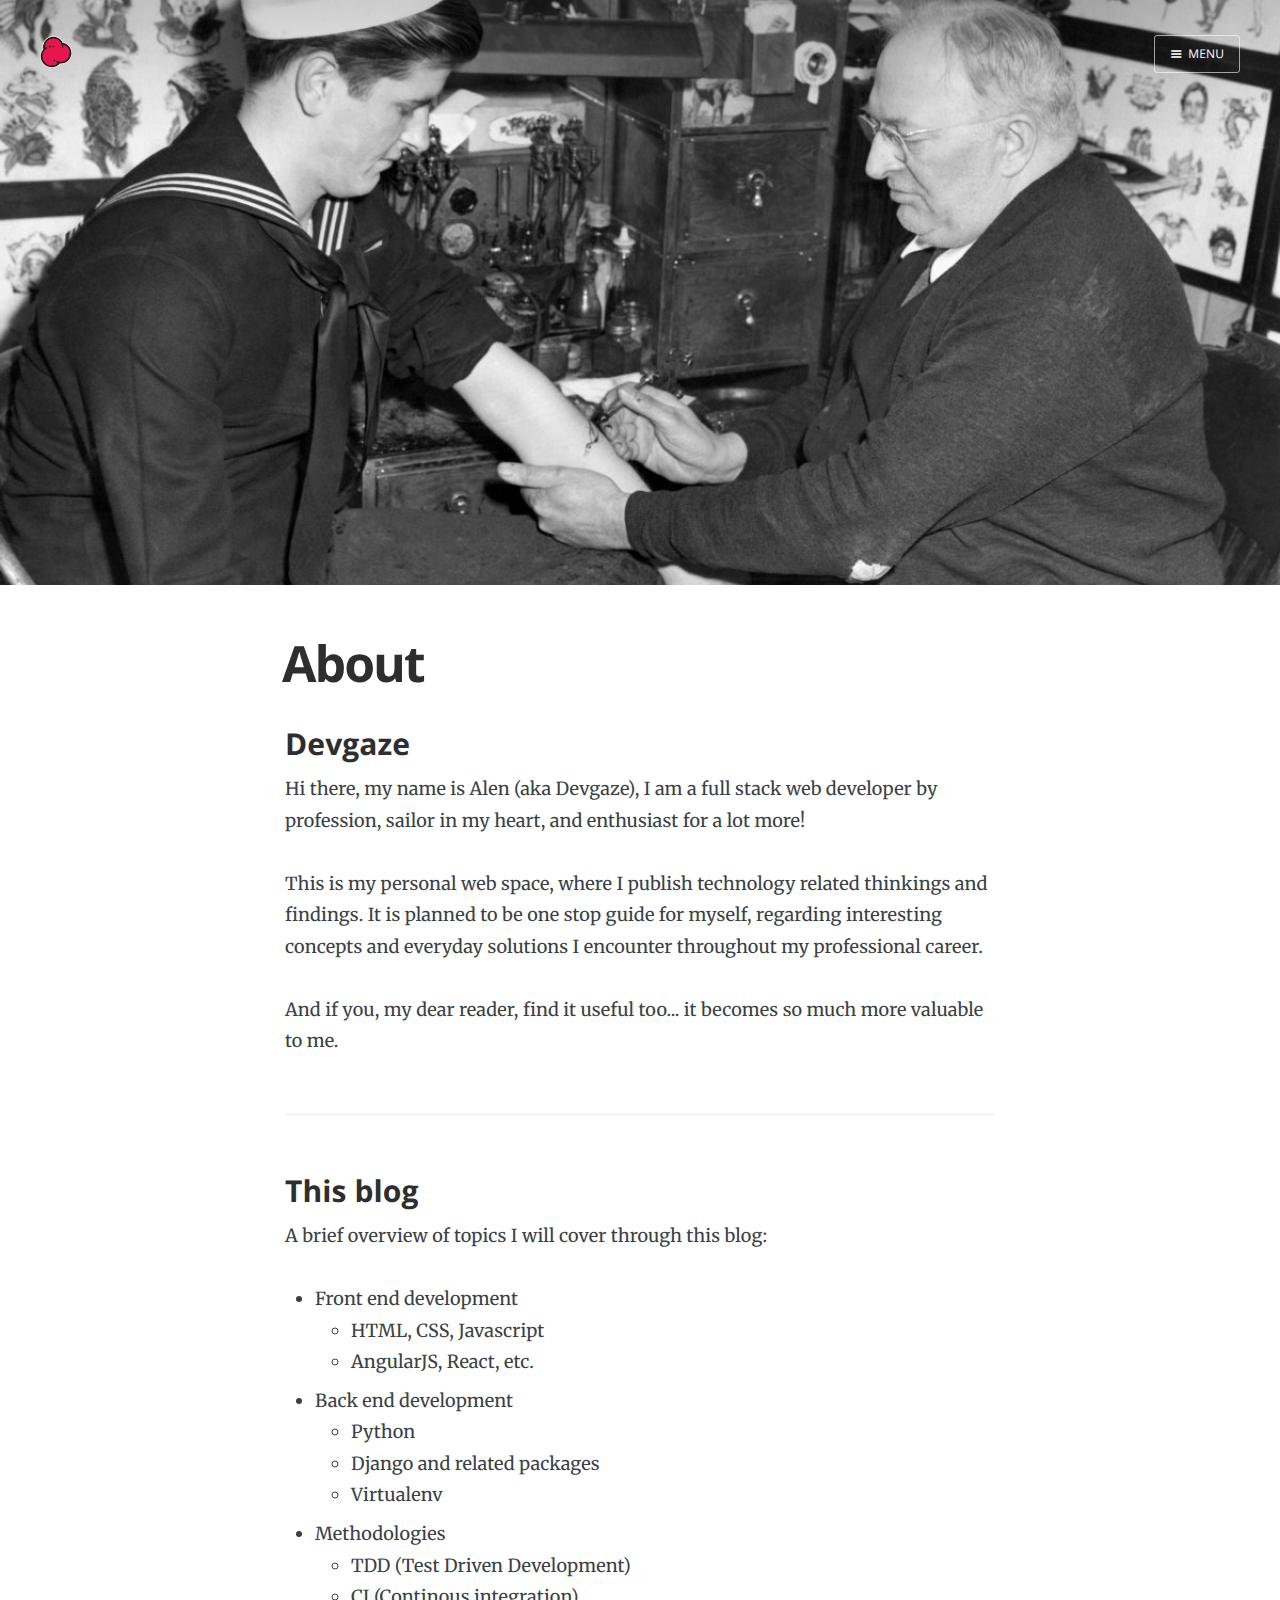
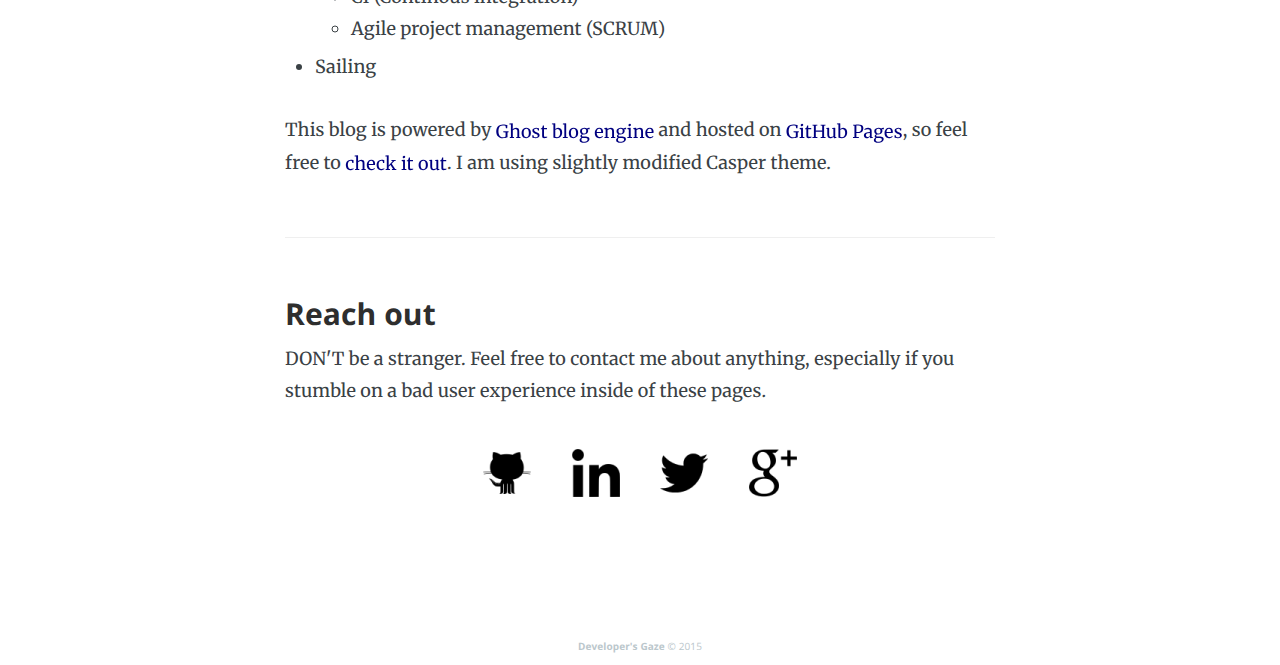
==== about/index.html @ 708aa0df "Blog update at 2015-09-05 20:46:21" ====
<head>
    <meta charset="utf-8">
    <meta http-equiv="X-UA-Compatible" content="IE=edge">

    <title>About Devgaze Logbook</title>
    <meta name="description" content="I am a full stack web developer by profession, sailor in my heart, and enthusiast for a lot more!">

    <meta name="HandheldFriendly" content="True">
    <meta name="viewport" content="width=device-width, initial-scale=1.0">

    <link rel="shortcut icon" href="../favicon.ico">

    <link rel="stylesheet" type="text/css" href="../assets/css/screen.css?v=ca5351c136">
    <link rel="stylesheet" type="text/css" href="http://fonts.googleapis.com/css?family=Merriweather:300,700,700italic,300italic%7COpen+Sans:700,400">
    
    <link rel="canonical" href="index.html">
    <meta name="generator" content="Ghost 0.6">
    <link rel="alternate" type="application/rss+xml" title="Developer's Gaze" href="../rss/index.html">
</head>
<body class="post-template page-template page nav-closed">

    <div class="nav">
    <h3 class="nav-title">Menu</h3>
    <a href="index.html#" class="nav-close">
        <span class="hidden">Close</span>
    </a>
    <ul>
            <li class="nav-blog" role="presentation"><a href="../">Blog</a></li>
            <li class="nav-about nav-current" role="presentation"><a href="index.html">About</a></li>
            <li class="nav-contact" role="presentation"><a href="../contact-me/">Contact</a></li>
    </ul>
    <a class="subscribe-button icon-feed" href="../rss/index.rss">Subscribe</a>
</div>
<span class="nav-cover"></span>


    <div class="site-wrapper">

        


<header class="main-header post-head " style="background-image: url(../content/images/2015/09/sailor-tattoo.jpg)">
    <nav class="main-nav overlay clearfix">
        <a class="blog-logo" href="../"><img src="../content/images/2015/09/only-sign.png" alt="Developer's Gaze"></a>
            <a class="menu-button icon-menu" href="index.html#"><span class="word">Menu</span></a>
    </nav>
</header>

<main class="content" role="main">
    <article class="post page">

        <header class="post-header">
            <h1 class="post-title">About</h1>
        </header>

        <section class="post-content">
            <h3 id="devgaze">Devgaze</h3>

<p>Hi there, my name is Alen (aka Devgaze), I am a full stack web developer by profession, sailor in my heart, and enthusiast for a lot more! </p>

<p>This is my personal web space, where I publish technology related thinkings and findings. It is planned to be one stop guide for myself, regarding interesting concepts and everyday solutions I encounter throughout my professional career.</p>

<p>And if you, my dear reader, find it useful too... it becomes so much more valuable to me.</p>

<hr>

<h3 id="thisblog">This blog</h3>

<p>A brief overview of topics I will cover through this blog:</p>

<ul>
<li>Front end development
<ul><li>HTML, CSS, Javascript</li>
<li>AngularJS, React, etc.</li></ul></li>
<li>Back end development
<ul><li>Python</li>
<li>Django and related packages</li>
<li>Virtualenv</li></ul></li>
<li>Methodologies
<ul><li>TDD (Test Driven Development)</li>
<li>CI (Continous integration)</li>
<li>Agile project management (SCRUM)</li></ul></li>
<li>Sailing</li>
</ul>

<p>This blog is powered by <a href="https://ghost.org/">Ghost blog engine</a> and hosted on <a href="https://pages.github.com/">GitHub Pages</a>, so feel free to <a href="https://github.com/Devgaze/devgaze.github.io">check it out</a>. I am using slightly modified Casper theme.</p>

<hr>

<h3 id="reachout">Reach out</h3>

<p>DON'T be a stranger. Feel free to contact me about anything, especially if you stumble on a bad user experience inside of these pages.</p>

<div class="socialinline">  
<p><a href="https://github.com/Devgaze" title="Follow me on GitHub"><img src="../content/images/2015/09/github-48.png" alt="Follow me on GitHub" title="Follow me on GitHub"></a></p>  
<p><a href="https://ca.linkedin.com/in/alennovakovic" title="Connect with me on LinkedIn"><img src="../content/images/2015/09/linkedin-48.png" alt="Connect with me on LinkedIn" title="Connect with me on LinkedIn"></a></p>  
<p><a href="https://twitter.com/Devgaze" title="Follow me on Twitter"><img src="../content/images/2015/09/twitter-48.png" alt="Follow me on Twitter" title="Follow me on Twitter"></a></p>  
<p><a href="https://plus.google.com/+AlenNovakovic/posts" title="Let's connect on Google+"><img src="../content/images/2015/09/google-plus-48.png" alt="Let's connect on Google+" title="Let's connect on Google+"></a></p>  
</div>
        </section>

    </article>
</main>


        <footer class="site-footer clearfix">
            <section class="copyright"><a href="../">Developer's Gaze</a> © 2015</section>
            <!-- <section class="poweredby">Proudly published with <a href="https://ghost.org">Ghost</a></section> -->
        </footer>

    </div>

    <script src="../public/jquery.js?v=ca5351c136"></script>

    <script type="text/javascript" src="../assets/js/jquery.fitvids.js?v=ca5351c136"></script>
    <script type="text/javascript" src="../assets/js/index.js?v=ca5351c136"></script>
    <script src="https://google-code-prettify.googlecode.com/svn/loader/run_prettify.js">&lt;/script>
    <script type="text/javascript">
        /* * * CONFIGURATION VARIABLES: EDIT BEFORE PASTING INTO YOUR WEBPAGE * * */
        var disqus_shortname = 'Devgaze'; // Required - Replace '<example>' with your forum shortname

        /* * * DON'T EDIT BELOW THIS LINE * * */
        (function() {
            var dsq = document.createElement('script'); dsq.type = 'text/javascript'; dsq.async = true;
            dsq.src = '//' + disqus_shortname + '.disqus.com/embed.js';
            (document.getElementsByTagName('head')[0] || document.getElementsByTagName('body')[0]).appendChild(dsq);
        })();
    </script>
    <noscript>Please enable JavaScript to view the <a href="https://disqus.com/?ref_noscript">comments powered by Disqus.</a></noscript>
</body>
---- assets/css/screen.css ----
/* ==========================================================================
   Table of Contents
   ========================================================================== */

/*

    0.  Normalize
    1.  Icons
    2.  General
    3.  Utilities
    4.  General
    5.  Single Post
    6.  Tag Archive
    7.  Read Next
    8.  Third Party Elements
    9.  Pagination
    10.  Footer
    11. Media Queries (Tablet)
    12. Media Queries (Mobile)
    13. Animations

*/

/* ==========================================================================
   0. Normalize.css v2.1.3 | MIT License | git.io/normalize | (minified)
   ========================================================================== */

article, aside, details,
figcaption, figure,
footer, header, hgroup,
main, nav, section,
summary { display: block; }
audio, canvas, video { display: inline-block; }
audio:not([controls]) { display: none; height: 0; }
[hidden], template { display: none; }
html {
   font-family: sans-serif;
   -ms-text-size-adjust: 100%;
   -webkit-text-size-adjust: 100%;
}
body { margin: 0; }
a { background: transparent; }
a:focus { outline: thin dotted; }
a:active, a:hover { outline: 0; }
h1 { font-size: 2em; margin: 0.67em 0; }
abbr[title] { border-bottom: 1px dotted; }
b, strong { font-weight: 700; }
dfn { font-style: italic; }
hr {
   -moz-box-sizing: content-box;
   box-sizing: content-box;
   height: 0;
}
mark { background: #FF0; color: #000; }
code, kbd, pre,
samp { font-family: monospace, serif; font-size: 1em; }
pre { white-space: pre-wrap; }
q { quotes: "\201C" "\201D" "\2018" "\2019"; }
small { font-size: 80%; }
sub, sup {
   font-size: 75%;
   line-height: 0;
   position: relative;
   vertical-align: baseline;
}
sup { top: -0.5em; }
sub { bottom: -0.25em; }
img { border: 0; }
svg:not(:root) { overflow: hidden; }
figure { margin: 0; }
fieldset {
   border: 1px solid #c0c0c0;
   margin: 0 2px;
   padding: 0.35em 0.625em 0.75em;
}
legend { border: 0; padding: 0; }
button, input, select,
textarea { font-family: inherit; font-size: 100%; margin: 0; }
button, input { line-height: normal; }
button, select { text-transform: none; }
button, html input[type="button"],
input[type="reset"], input[type="submit"] {
   -webkit-appearance: button;
   cursor: pointer;
}
button[disabled], html input[disabled] { cursor: default; }
input[type="checkbox"],
input[type="radio"] { box-sizing: border-box; padding: 0; }
input[type="search"] {
   -webkit-appearance: textfield;
   -moz-box-sizing: content-box;
   -webkit-box-sizing: content-box;
   box-sizing: content-box;
}
input[type="search"]::-webkit-search-cancel-button,
input[type="search"]::-webkit-search-decoration { -webkit-appearance: none; }
button::-moz-focus-inner,
input::-moz-focus-inner { border: 0; padding: 0; }
textarea { overflow: auto; vertical-align: top; }
table { border-collapse: collapse; border-spacing: 0; }


/* ==========================================================================
   1. Icons - Sets up the icon font and respective classes
   ========================================================================== */

/* Import the font file with the icons in it */
@font-face {
    font-family: "casper-icons";
    src:url("../fonts/casper-icons.eot?v=1");
    src:url("../fonts/casper-icons.eot?v=1") format("embedded-opentype"),
        url("../fonts/casper-icons.woff?v=1") format("woff"),
        url("../fonts/casper-icons.ttf?v=1") format("truetype"),
        url("../fonts/casper-icons.svg?v=1") format("svg");
    font-weight: normal;
    font-style: normal;
}

/* Apply these base styles to all icons */
[class^="icon-"]:before, [class*=" icon-"]:before {
    font-family: "casper-icons", "Open Sans", sans-serif;
    speak: none;
    font-style: normal;
    font-weight: normal;
    font-variant: normal;
    text-transform: none;
    line-height: 1;
    text-decoration: none !important;
    -webkit-font-smoothing: antialiased;
    -moz-osx-font-smoothing: grayscale;
}

/* Each icon is created by inserting the correct character into the
   content of the :before pseudo element. Like a boss. */
.icon-ghost:before {
    content: "\f600";
}
.icon-feed:before {
    content: "\f601";
}
.icon-twitter:before {
    content: "\f602";
    font-size: 1.1em;
}
.icon-google-plus:before {
    content: "\f603";
}
.icon-facebook:before {
    content: "\f604";
}
.icon-arrow-left:before {
    content: "\f605";
}
.icon-stats:before {
    content: "\f606";
}
.icon-location:before {
    content: "\f607";
    margin-left: -3px; /* Tracking fix */
}
.icon-link:before {
    content: "\f608";
}
.icon-menu:before {
    content: "\f609";
}
/*
    IMPORTANT: When making any changes to the icon font, be sure to increment
    the version number by 1 in the @font-face rule. `?v=1` becomes `?v=2`
    This forces browsers to download the new font file.
*/

/* APPENDIX by Devgaze */
.socialinline
{
    text-align: center;
}
    .socialinline p
    {
        display: inline-block;
        margin: 0 1em;
    }
/* ==========================================================================
   2. General - Setting up some base styles
   ========================================================================== */

html {
    height: 100%;
    max-height: 100%;
    font-size: 62.5%;
    -webkit-tap-highlight-color: rgba(0, 0, 0, 0);
}

body {
    height: 100%;
    max-height: 100%;
    font-family: "Merriweather", serif;
    letter-spacing: 0.01rem;
    font-size: 1.8rem;
    line-height: 1.75em;
    color: #3A4145;
    -webkit-font-feature-settings: 'kern' 1;
    -moz-font-feature-settings: 'kern' 1;
    -o-font-feature-settings: 'kern' 1;
    text-rendering: geometricPrecision;
}

::-moz-selection {
    background: #D6EDFF;
}

::selection {
    background: #D6EDFF;
}

h1, h2, h3,
h4, h5, h6 {
    -webkit-font-feature-settings: 'dlig' 1, 'liga' 1, 'lnum' 1, 'kern' 1;
    -moz-font-feature-settings: 'dlig' 1, 'liga' 1, 'lnum' 1, 'kern' 1;
    -o-font-feature-settings: 'dlig' 1, 'liga' 1, 'lnum' 1, 'kern' 1;
    color: #2E2E2E;
    line-height: 1.15em;
    margin: 0 0 0.4em 0;
    font-family: "Open Sans", sans-serif;
    text-rendering: geometricPrecision;
}

h1 {
    font-size: 5rem;
    letter-spacing: -2px;
    text-indent: -3px;
}

h2 {
    font-size: 3.6rem;
    letter-spacing: -1px;
}

h3 {
    font-size: 3rem;
}

h4 {
    font-size: 2.5rem;
}

h5 {
    font-size: 2rem;
}

h6 {
    font-size: 2rem;
}

a {
    color: #4A4A4A;
    transition: color 0.3s ease;
}

a:hover {
    color: #111;
}

p, ul, ol, dl {
    -webkit-font-feature-settings: 'liga' 1, 'onum' 1, 'kern' 1;
    -moz-font-feature-settings: 'liga' 1, 'onum' 1, 'kern' 1;
    -o-font-feature-settings: 'liga' 1, 'onum' 1, 'kern' 1;
    margin: 0 0 1.75em 0;
    text-rendering: geometricPrecision;
}

ol, ul {
    padding-left: 3rem;
}

ol ol, ul ul,
ul ol, ol ul {
    margin: 0 0 0.4em 0;
    padding-left: 2em;
}

dl dt {
    float: left;
    width: 180px;
    overflow: hidden;
    clear: left;
    text-align: right;
    text-overflow: ellipsis;
    white-space: nowrap;
    font-weight: 700;
    margin-bottom: 1em;
}

dl dd {
    margin-left: 200px;
    margin-bottom: 1em
}

li {
    margin: 0.4em 0;
}

li li {
    margin: 0;
}

hr {
    display: block;
    height: 1px;
    border: 0;
    border-top: #EFEFEF 1px solid;
    margin: 3.2em 0;
    padding: 0;
}

blockquote {
    -moz-box-sizing: border-box;
    box-sizing: border-box;
    margin: 1.75em 0 1.75em -2.2em;
    padding: 0 0 0 1.75em;
    border-left: #4A4A4A 0.4em solid;
}

blockquote p {
    margin: 0.8em 0;
    font-style: italic;
}

blockquote small {
    display: inline-block;
    margin: 0.8em 0 0.8em 1.5em;
    font-size: 0.9em;
    color: #CCC;
}

blockquote small:before { content: "\2014 \00A0"; }

blockquote cite {
    font-weight: 700;
}

blockquote cite a { font-weight: normal; }

mark {
    background-color: #fdffb6;
}

code, tt {
    padding: 1px 3px;
    font-family: Inconsolata, monospace, sans-serif;
    font-size: 0.85em;
    white-space: pre-wrap;
    border: #E3EDF3 1px solid;
    background: #F7FAFB;
    border-radius: 2px;
}

pre {
    -moz-box-sizing: border-box;
    box-sizing: border-box;
    margin: 0 0 1.75em 0;
    border: #E3EDF3 1px solid;
    width: 100%;
    padding: 10px;
    font-family: Inconsolata, monospace, sans-serif;
    font-size: 0.9em;
    white-space: pre;
    overflow: auto;
    background: #F7FAFB;
    border-radius: 3px;
}

pre code, pre tt {
    font-size: inherit;
    white-space: pre-wrap;
    background: transparent;
    border: none;
    padding: 0;
}

kbd {
    display: inline-block;
    margin-bottom: 0.4em;
    padding: 1px 8px;
    border: #CCC 1px solid;
    color: #666;
    text-shadow: #FFF 0 1px 0;
    font-size: 0.9em;
    font-weight: 700;
    background: #F4F4F4;
    border-radius: 4px;
    box-shadow:
        0 1px 0 rgba(0, 0, 0, 0.2),
        0 1px 0 0 #fff inset;
}

table {
    -moz-box-sizing: border-box;
    box-sizing: border-box;
    margin: 1.75em 0;
    width: 100%;
    max-width: 100%;
    background-color: transparent;
}

table th,
table td {
    padding: 8px;
    line-height: 20px;
    text-align: left;
    vertical-align: top;
    border-top: #EFEFEF 1px solid;
}

table th { color: #000; }

table caption + thead tr:first-child th,
table caption + thead tr:first-child td,
table colgroup + thead tr:first-child th,
table colgroup + thead tr:first-child td,
table thead:first-child tr:first-child th,
table thead:first-child tr:first-child td {
    border-top: 0;
}

table tbody + tbody { border-top: #EFEFEF 2px solid; }

table table table { background-color: #FFF; }

table tbody > tr:nth-child(odd) > td,
table tbody > tr:nth-child(odd) > th {
    background-color: #F6F6F6;
}

table.plain tbody > tr:nth-child(odd) > td,
table.plain tbody > tr:nth-child(odd) > th {
   background: transparent;
}

iframe, .fluid-width-video-wrapper {
    display: block;
    margin: 1.75em 0;
}

/* When a video is inside the fitvids wrapper, drop the
margin on the iframe, cause it breaks stuff. */
.fluid-width-video-wrapper iframe {
    margin: 0;
}


/* ==========================================================================
   3. Utilities - These things get used a lot
   ========================================================================== */

/* Clears shit */
.clearfix:before,
.clearfix:after {
    content: " ";
    display: table;
}
.clearfix:after { clear: both; }
.clearfix { zoom: 1; }

/* Hides shit */
.hidden {
    text-indent: -9999px;
    visibility: hidden;
    display: none;
}

/* Creates a responsive wrapper that makes our content scale nicely */
.inner {
    position: relative;
    width: 80%;
    max-width: 710px;
    margin: 0 auto;
}

/* Centres vertically yo. (IE8+) */
.vertical {
    display: table-cell;
    vertical-align: middle;
}

/* Wraps the main content & footer */
.site-wrapper {
    position: relative;
    z-index: 10;
    min-height: 100%;
    background: #fff;
    -webkit-transition: -webkit-transform 0.5s ease;
            transition: transform 0.5s ease;
}

body.nav-opened .site-wrapper {
    overflow-x: hidden;
    -webkit-transform: translate3D(-240px, 0, 0);
        -ms-transform: translate3D(-240px, 0, 0);
            transform: translate3D(-240px, 0, 0);
    -webkit-transition: -webkit-transform 0.3s ease;
            transition: transform 0.3s ease;
}


/* ==========================================================================
   4. General - The main styles for the the theme
   ========================================================================== */

/* Big cover image on the home page */
.main-header {
    position: relative;
    display: table;
    width: 100%;
    height: 100vh;
    margin-bottom: 5rem;
    text-align: center;
    background: #222 no-repeat center center;
    background-size: cover;
    overflow: hidden;
}

.main-header .inner {
    width: 80%;
}

.main-nav {
    position: relative;
    padding: 35px 40px;
    margin: 0 0 30px 0;
}

.main-nav a {
    text-decoration: none;
    font-family: 'Open Sans', sans-serif;
}

/* Navigation */
body.nav-opened .nav-cover {
    position: fixed;
    top: 0;
    left: 0;
    right: 240px;
    bottom: 0;
    z-index: 200;
}

.nav {
    position: fixed;
    top: 0;
    right: 0;
    bottom: 0;
    z-index: 5;
    width: 240px;
    opacity: 0;
    background: #111;
    margin-bottom: 0;
    text-align: left;
    overflow-y: auto;
    -webkit-transition: -webkit-transform 0.5s ease,
                        opacity 0.3s ease 0.7s;
            transition: transform 0.5s ease,
                        opacity 0.3s ease 0.7s;
}

body.nav-closed .nav {
    -webkit-transform: translate3D(97px, 0, 0);
        -ms-transform: translate3D(97px, 0, 0);
            transform: translate3D(97px, 0, 0);
}

body.nav-opened .nav {
    opacity: 1;
    -webkit-transition: -webkit-transform 0.3s ease,
                        opacity 0s ease 0s;
            transition: transform 0.3s ease,
                        opacity 0s ease 0s;
    -webkit-transform: translate3D(0, 0, 0);
        -ms-transform: translate3D(0, 0, 0);
            transform: translate3D(0, 0, 0);
}

.nav-title {
    position: absolute;
    top: 45px;
    left: 30px;
    font-size: 16px;
    font-weight: 100;
    text-transform: uppercase;
    color: #fff;
}

.nav-close {
    position: absolute;
    top: 38px;
    right: 25px;
    width: 20px;
    height: 20px;
    padding: 0;
    font-size: 10px;
}

.nav-close:focus {
    outline: 0;
}

.nav-close:before,
.nav-close:after {
    content: '';
    position: absolute;
    top: 0;
    width: 20px;
    height: 1px;
    background: rgb(150,150,150);
    top: 15px;
    -webkit-transition: background 0.15s ease;
            transition: background 0.15s ease;
}

.nav-close:before {
    -webkit-transform: rotate(45deg);
        -ms-transform: rotate(45deg);
            transform: rotate(45deg);
}

.nav-close:after {
    -webkit-transform: rotate(-45deg);
        -ms-transform: rotate(-45deg);
            transform: rotate(-45deg);
}

.nav-close:hover:before,
.nav-close:hover:after {
    background: rgb(255,255,255);
}

.nav ul {
    padding: 90px 9% 5%;
    list-style: none;
    counter-reset: item;
}

.nav li:before {
    display: block;
    float: right;
    padding-right: 4%;
    padding-left: 5px;
    text-align: right;
    font-size: 1.2rem;
    vertical-align: bottom;
    color: #B8B8B8;
    content: counter(item, lower-roman);
    counter-increment: item;
}
.nav li {
    margin: 0;
}
.nav li a {
    text-decoration: none;
    line-height: 1.4;
    font-size: 1.4rem;
    display: block;
    padding: 0.6rem 4%;
    overflow: hidden;
    white-space: nowrap;
    text-overflow: ellipsis;
}
.nav li a:after {
    display: inline-block;
    content: " .......................................................";
    color: rgba(255,255,255,0.2);
    margin-left: 5px;
}
.nav .nav-current:before {
    color: #fff;
}
.nav .nav-current a:after {
    content: " ";
    border-bottom: rgba(255,255,255,0.5) 1px solid;
    width: 100%;
    height: 1px;
}

.nav a:link,
.nav a:visited {
    color: #B8B8B8;
}

.nav li.nav-current a,
.nav a:hover,
.nav a:active,
.nav a:focus {
    color: #fff;
}

.subscribe-button {
    -webkit-box-sizing: border-box;
    -moz-box-sizing: border-box;
    box-sizing: border-box;
    display: block;
    position: absolute;
    bottom: 30px;
    left: 30px;
    right: 30px;
    height: 38px;
    padding: 0 20px;
    color: #111 !important; /* Overides `.nav a:link, .nav a:visited` colour */
    text-align: center;
    font-size: 12px;
    font-family: "Open Sans", sans-serif;
    text-transform: uppercase;
    text-decoration: none;
    line-height: 35px;
    border-radius: 3px;
    background: #fff;
    transition: all ease 0.3s;
}
.subscribe-button:before {
    font-size: 9px;
    margin-right: 6px;
}


/* Create a bouncing scroll-down arrow on homepage with cover image */
.scroll-down {
    display: block;
    position: absolute;
    z-index: 100;
    bottom: 45px;
    left: 50%;
    margin-left: -16px;
    width: 34px;
    height: 34px;
    font-size: 34px;
    text-align: center;
    text-decoration: none;
    color: rgba(255,255,255,0.7);
    -webkit-transform: rotate(-90deg);
    -ms-transform: rotate(-90deg);
    transform: rotate(-90deg);
    -webkit-animation: bounce 4s 2s infinite;
    animation: bounce 4s 2s infinite;
}

/* Stop it bouncing and increase contrast when hovered */
.scroll-down:hover {
    color: #fff;
    -webkit-animation: none;
    animation: none;
}

/* Put a semi-opaque radial gradient behind the icon to make it more visible
   on photos which happen to have a light background. */
.home-template .main-header:after {
    display: block;
    content: " ";
    width: 150px;
    height: 130px;
    border-radius: 100%;
    position: absolute;
    bottom: 0;
    left: 50%;
    margin-left: -75px;
    background: radial-gradient(ellipse at center,  rgba(0,0,0,0.15) 0%,rgba(0,0,0,0) 70%,rgba(0,0,0,0) 100%);
}

/* Hide when there's no cover image or on page2+ */
.no-cover .scroll-down,
.no-cover.main-header:after,
.archive-template .scroll-down,
.archive-template .main-header:after {
    display: none
}

/* Appears in the top left corner of your home page */
.blog-logo {
    display: block;
    float: left;
    background: none !important; /* Makes sure there is never a background */
    border: none !important; /* Makes sure there is never a border */
}

.blog-logo img {
    -webkit-box-sizing: border-box;
    -moz-box-sizing: border-box;
    box-sizing: border-box;
    display: block;
    height: 38px;
    padding: 1px 0 5px 0;
    width: auto;
}

.menu-button {
    -webkit-box-sizing: border-box;
    -moz-box-sizing: border-box;
    box-sizing: border-box;
    display: inline-block;
    float: right;
    height: 38px;
    padding: 0 15px;
    border-style: solid;
    border-width: 1px;
    opacity: 1;
    text-align: center;
    font-size: 12px;
    text-transform: uppercase;
    line-height: 35px;
    white-space: nowrap;
    border-radius: 3px;
    transition: all 0.5s ease;
}
.menu-button:before {
    font-size: 12px;
    font-weight: bold;
    margin-right: 6px;
    position: relative;
    top: 1px;
}
.menu-button:hover {
    background: #fff;
}
.menu-button:focus {
    outline: 0;
}

/* When the navigation is closed */
.nav-closed .menu-button {
    color: #fff;
    border-color: rgba(255, 255, 255, 0.6);
}
.nav-closed .menu-button:hover {
    color: #222;
}

/* When the navigation is closed and there is no cover image */
.nav-closed .no-cover .menu-button {
    border-color: #BFC8CD;
    color: #9EABB3;
}
.nav-closed .no-cover .menu-button:hover {
    border-color: #555;
    color: #555;
}

/* When the navigation is opened */
.nav-opened .menu-button {
    padding: 0 12px;
    background: #111;
    border-color: #111;
    color: #fff;
    -webkit-transform: translate3D(94px, 0, 0);
        -ms-transform: translate3D(94px, 0, 0);
            transform: translate3D(94px, 0, 0);
    transition: all 0.3s ease;
}

.nav-opened .menu-button .word {
    opacity: 0;
    transition: all 0.3s ease;
}

/* Special styles when overlaid on an image*/
.main-nav.overlay {
    position: absolute;
    top: 0;
    left: 0;
    right: 0;
    height: 70px;
    border: none;
    background: linear-gradient(to bottom, rgba(0,0,0,0.2) 0%,rgba(0,0,0,0) 100%);
}
.no-cover .main-nav.overlay {
    background: none;
}

/* The details of your blog. Defined in ghost/settings/ */
.page-title {
    margin: 10px 0 10px 0;
    font-size: 5rem;
    letter-spacing: -1px;
    font-weight: 700;
    font-family: "Open Sans", sans-serif;
    color: #fff;
}

.page-description {
    margin: 0;
    font-size: 2rem;
    line-height: 1.5em;
    font-weight: 400;
    font-family: "Merriweather", serif;
    letter-spacing: 0.01rem;
    color: rgba(255,255,255,0.8);
}

.no-cover.main-header {
    min-height: 160px;
    max-height: 40vh;
    background: #f5f8fa;
}

.no-cover .page-title {
    color: rgba(0,0,0,0.8);
}

.no-cover .page-description {
    color: rgba(0,0,0,0.5);
}

/* Add subtle load-in animation for content on the home page */
.home-template .page-title {
    -webkit-animation: fade-in-down 0.6s;
    animation: fade-in-down 0.6s;
    -webkit-animation-delay: 0.2s;
    animation-delay: 0.2s;
}
.home-template .page-description {
    -webkit-animation: fade-in-down 0.9s;
    animation: fade-in-down 0.9s;
    -webkit-animation-delay: 0.1s;
    animation-delay: 0.1s;
}

/* Every post, on every page, gets this style on its <article> tag */
.post {
    position: relative;
    width: 80%;
    max-width: 710px;
    margin: 4rem auto;
    padding-bottom: 4rem;
    border-bottom: #EBF2F6 1px solid;
    word-wrap: break-word;
}

/* Add a little circle in the middle of the border-bottom on our .post
   just for the lolz and stylepoints. */
.post:after {
    display: block;
    content: "";
    width: 7px;
    height: 7px;
    border: #E7EEF2 1px solid;
    position: absolute;
    bottom: -5px;
    left: 50%;
    margin-left: -5px;
    background: #FFF;
    border-radius: 100%;
    box-shadow: #FFF 0 0 0 5px;
}

body:not(.post-template) .post-title {
    font-size: 3.6rem;
}

.post-title a {
    text-decoration: none;
}

.post-excerpt p {
    margin: 0;
    font-size: 0.9em;
    line-height: 1.7em;
}

.read-more {
    text-decoration: none;
}

.post-meta {
    display: block;
    margin: 1.75rem 0 0 0;
    font-family: "Open Sans", sans-serif;
    font-size: 1.5rem;
    line-height: 2.2rem;
    color: #9EABB3;
}

.author-thumb {
    width: 24px;
    height: 24px;
    float: left;
    margin-right: 9px;
    border-radius: 100%;
}

.post-meta a {
    color: #9EABB3;
    text-decoration: none;
}

.post-meta a:hover {
    text-decoration: underline;
}

.user-meta {
    position: relative;
    padding: 0.3rem 40px 0 100px;
    min-height: 77px;
}

.post-date {
    display: inline-block;
    margin-left: 8px;
    padding-left: 12px;
    border-left: #d5dbde 1px solid;
    text-transform: uppercase;
    font-size: 1.3rem;
    white-space: nowrap;
}

.user-image {
    position: absolute;
    top: 0;
    left: 0;
}

.user-name {
    display: block;
    font-weight: 700;
}

.user-bio {
    display: block;
    max-width: 440px;
    font-size: 1.4rem;
    line-height: 1.5em;
}

.publish-meta {
    position: absolute;
    top: 0;
    right: 0;
    padding: 4.3rem 0 4rem 0;
    text-align: right;
}

.publish-heading {
    display: block;
    font-weight: 700;
}

.publish-date {
    display: block;
    font-size: 1.4rem;
    line-height: 1.5em;
}


/* ==========================================================================
   5. Single Post - When you click on an individual post
   ========================================================================== */

.post-template .post-header {
   margin-bottom: 3.4rem;
}

.post-template .post-title {
    margin-bottom: 0;
}

.post-template .post-meta {
    margin: 0;
}

.post-template .post-date {
    padding: 0;
    margin: 0;
    border: none;
}

/* Stop elements, such as img wider than the post content, from
   creating horizontal scroll - slight hack due to imperfections
   with browser width % calculations and rounding */
.post-template .content {
    overflow: hidden;
}

/* Tweak the .post wrapper style */
.post-template .post {
    margin-top: 0;
    border-bottom: none;
    padding-bottom: 0;
}

/* Kill that stylish little circle that was on the border, too */
.post-template .post:after {
    display: none;
}

/* Keep images centered, and allow images wider than the main
   text column to break out. */
.post-content img {
    display: block;
    max-width: 126%;
    height: auto;
    padding: 0.6em 0;
    /* Centers an image by (1) pushing its left edge to the
       center of its container and (2) shifting the entire image
       in the opposite direction by half its own width.
       Works for images that are larger than their containers. */
    position: relative;
    left: 50%;
    -webkit-transform: translateX(-50%); /* for Safari and iOS */
    -ms-transform: translateX(-50%); /* for IE9 */
    transform: translateX(-50%);
}

.footnotes {
    font-style: italic;
    font-size: 1.3rem;
    line-height: 1.6em;
}

.footnotes li {
    margin: 0.6rem 0;
}

.footnotes p {
    margin: 0;
}

.footnotes p a:last-child {
    text-decoration: none;
}


/* The author credit area after the post */
.post-footer {
    position: relative;
    margin: 6rem 0 0 0;
    padding: 6rem 0 0 0;
    border-top: #EBF2F6 1px solid;
}

.post-footer h4 {
    font-size: 1.8rem;
    margin: 0;
}

.post-footer p {
    margin: 1rem 0;
    font-size: 1.4rem;
    line-height: 1.75em;
}

/* list of author links - location / url */
.author-meta {
    padding: 0;
    margin: 0;
    list-style: none;
    font-size: 1.4rem;
    line-height: 1;
    font-style: italic;
    color: #9EABB3;
}

.author-meta a {
    color: #9EABB3;
}
.author-meta a:hover {
    color: #111;
}

/* Create some space to the right for the share links */
.post-footer .author {
    margin-right: 180px;
}

.post-footer h4 a {
    color: #2e2e2e;
    text-decoration: none;
}

.post-footer h4 a:hover {
    text-decoration: underline;
}

/* Drop the share links in the space to the right.
   Doing it like this means it's easier for the author bio
   to be flexible at smaller screen sizes while the share
   links remain at a fixed width the whole time */
.post-footer .share {
    position: absolute;
    top: 6rem;
    right: 0;
    width: 140px;
}

.post-footer .share a {
    font-size: 1.8rem;
    display: inline-block;
    margin: 1rem 1.6rem 1.6rem 0;
    color: #BBC7CC;
    text-decoration: none;
}

.post-footer .share .icon-twitter:hover {
    color: #55acee;
}
.post-footer .share .icon-facebook:hover {
    color: #3b5998;
}
.post-footer .share .icon-google-plus:hover {
    color: #dd4b39;
}

/* APPENDIX by Devgaze */
.post-content a {
  display: inline-block;
  vertical-align: middle;
  -webkit-transform: translateZ(0);
  transform: translateZ(0);
  box-shadow: 0 0 1px rgba(0, 0, 0, 0);
  -webkit-backface-visibility: hidden;
  backface-visibility: hidden;
  -moz-osx-font-smoothing: grayscale;
  position: relative;
  overflow: hidden;
  text-decoration: none;
  color: navy;
}
.post-content a:before {
  content: "";
  position: absolute;
  z-index: -1;
  left: 50%;
  right: 50%;
  bottom: 0;
  background: navy;
  height: 1px;
  -webkit-transition-property: left, right;
  transition-property: left, right;
  -webkit-transition-duration: 0.3s;
  transition-duration: 0.3s;
  -webkit-transition-timing-function: ease-out;
  transition-timing-function: ease-out;
}
.post-content a:hover:before, .post-content a:focus:before, .post-content a:active:before {
  left: 0;
  right: 0;
}

.post-content input, 
.post-content textarea
{
    display: block;
    padding: 8px 10px;
    width: 100%;
    border: 1px solid #E0DFD7;
    border-radius: 3px;
    -webkit-appearance: none;
    font-size: 1.4rem;
    font-weight: normal;
    color: #242628;
    -webkit-transition: border-color 0.15s linear;
    transition: border-color 0.15s linear;
}
.post-content textarea
{
    resize:none;
}

.post-content #submit-contact {
    display: inline-block;
    width: auto;
    background: transparent;
    color: #9EABB3;
    border: 1px solid #BFC8CD;
    border-radius: 3px;
    font-family: 'Open Sans', sans-serif;
    transition: all 0.5s ease;
}

/* ==========================================================================
   6. Author profile
   ========================================================================== */

.post-head.main-header {
    height: 65vh;
    min-height: 180px;
}

.no-cover.post-head.main-header {
    height: 85px;
    min-height: 0;
    margin-bottom: 0;
    background: transparent;
}

.tag-head.main-header {
    height: 40vh;
    min-height: 180px;
}

.author-head.main-header {
    height: 40vh;
    min-height: 180px;
}

.no-cover.author-head.main-header {
    height: 10vh;
    min-height: 100px;
    background: transparent;
}

.author-profile {
    padding: 0 15px 5rem 15px;
    border-bottom: #EBF2F6 1px solid;
    text-align: center;
}

/* Add a little circle in the middle of the border-bottom */
.author-profile:after {
    display: block;
    content: "";
    width: 7px;
    height: 7px;
    border: #E7EEF2 1px solid;
    position: absolute;
    bottom: -5px;
    left: 50%;
    margin-left: -5px;
    background: #FFF;
    border-radius: 100%;
    box-shadow: #FFF 0 0 0 5px;
}

.author-image {
    -webkit-box-sizing: border-box;
    -moz-box-sizing: border-box;
    box-sizing: border-box;
    display: block;
    position: absolute;
    top: -40px;
    left: 50%;
    margin-left: -40px;
    width: 80px;
    height: 80px;
    border-radius: 100%;
    overflow: hidden;
    padding: 6px;
    background: #fff;
    z-index: 2;
    box-shadow: #E7EEF2 0 0 0 1px;
}

.author-image .img {
    position: relative;
    display: block;
    width: 100%;
    height: 100%;
    background-size: cover;
    background-position: center center;
    border-radius: 100%;
}

.author-profile .author-image {
    position: relative;
    left: auto;
    top: auto;
    width: 120px;
    height: 120px;
    padding: 3px;
    margin: -100px auto 0 auto;
    box-shadow: none;
}

.author-title {
    margin: 1.5rem 0 1rem;
}

.author-bio {
    font-size: 1.8rem;
    line-height: 1.5em;
    font-weight: 200;
    color: #50585D;
    letter-spacing: 0;
    text-indent: 0;
}

.author-meta {
    margin: 1.6rem 0;
}
/* Location, website, and link */
.author-profile .author-meta {
    margin: 2rem 0;
    font-family: "Merriweather", serif;
    letter-spacing: 0.01rem;
    font-size: 1.7rem;
}
.author-meta span {
    display: inline-block;
    margin: 0 2rem 1rem 0;
    word-wrap: break-word;
}
.author-meta a {
    text-decoration: none;
}

/* Turn off meta for page2+ to make room for extra
   pagination prev/next links */
.archive-template .author-profile .author-meta {
    display: none;
}


/* ==========================================================================
   7. Read More - Next/Prev Post Links
   ========================================================================== */

.read-next {
    display: -webkit-box;
    display: -webkit-flex;
    display: -ms-flexbox;
    display: flex;
    -webkit-box-align: stretch;
    -webkit-align-items: stretch;
    -ms-flex-align: stretch;
    align-items: stretch;
    margin-top: 10rem;
}

.read-next-story {
    display: -webkit-box;
    display: -webkit-flex;
    display: -ms-flexbox;
    display: flex;
    -webkit-box-flex: 1;
    -webkit-flex-grow: 1;
    -ms-flex-positive: 1;
    flex-grow: 1;
    min-width: 50%;
    text-decoration: none;
    position: relative;
    text-align: center;
    color: #fff;
    background: #222 no-repeat center center;
    background-size: cover;
    overflow: hidden;
}
.read-next-story:hover:before {
    background: rgba(0,0,0,0.8);
    transition: all 0.2s ease;
}
.read-next-story:hover .post:before {
    color: #222;
    background: #fff;
    transition: all 0.2s ease;
}

.read-next-story:before {
    content: "";
    display: block;
    position: absolute;
    top: 0;
    right: 0;
    bottom: 0;
    left: 0;
    background: rgba(0,0,0,0.7);
    transition: all 0.5s ease;
}

.read-next-story .post {
    padding-top: 6rem;
    padding-bottom: 6rem;
}

.read-next-story .post:before {
    content: "Read This Next";
    padding: 4px 10px 5px;
    text-transform: uppercase;
    font-size: 1.1rem;
    font-family: "Open Sans", sans-serif;
    color: rgba(255,255,255,0.8);
    border: rgba(255,255,255,0.5) 1px solid;
    border-radius: 4px;
    transition: all 0.5s ease;
}
.read-next-story.prev .post:before {
    content: "You Might Enjoy";
}

.read-next-story h2 {
    margin-top: 1rem;
    color: #fff;
}

.read-next-story p {
    margin: 0;
    color: rgba(255,255,255,0.8);
}

/* Special styles for posts with no cover images */
.read-next-story.no-cover {
    background: #f5f8fa;
}

.read-next-story.no-cover:before {
    display: none;
}

.read-next-story.no-cover .post:before {
    color: rgba(0,0,0,0.5);
    border-color: rgba(0,0,0,0.2);
}

.read-next-story.no-cover h2 {
    color: rgba(0,0,0,0.8);
}

.read-next-story.no-cover p {
    color: rgba(0,0,0,0.5);
}

/* if there are two posts without covers, put a border between them */
.read-next-story.no-cover + .read-next-story.no-cover {
    border-left: rgba(0,0,100,0.04) 1px solid;
}

/* Correctly position site-footer when next to the .read-next container */
.read-next + .site-footer {
    position: absolute;
    bottom: 0;
    left: 0;
    right: 0;
    margin: 0;
}

/* ==========================================================================
   8. Third Party Elements - Embeds from other services
   ========================================================================== */

/* Github */
.gist table {
    margin: 0;
    font-size: 1.4rem;
}
.gist td {
    line-height: 1.4;
}
.gist .line-number {
    min-width: 25px;
}

/* Pastebin */
.content .embedPastebin {
    margin-bottom: 1.75em;
}


/* ==========================================================================
   9. Pagination - Tools to let you flick between pages
   ========================================================================== */

/* The main wrapper for our pagination links */
.pagination {
    position: relative;
    width: 80%;
    max-width: 710px;
    margin: 4rem auto;
    font-family: "Open Sans", sans-serif;
    font-size: 1.3rem;
    color: #9EABB3;
    text-align: center;
}

.pagination a {
    color: #9EABB3;
    transition: all 0.2s ease;
}

/* Push the previous/next links out to the left/right */
.older-posts,
.newer-posts {
    position: absolute;
    display: inline-block;
    padding: 0 15px;
    border: #bfc8cd 1px solid;
    text-decoration: none;
    border-radius: 4px;
    transition: border 0.3s ease;
}

.older-posts {
    right: 0;
}

.page-number {
    display: inline-block;
    padding: 2px 0;
    min-width: 100px;
}

.newer-posts {
    left: 0;
}

.older-posts:hover,
.newer-posts:hover {
    color: #889093;
    border-color: #98a0a4;
}

.extra-pagination {
    display: none;
    border-bottom: #EBF2F6 1px solid;
}
.extra-pagination:after {
    display: block;
    content: "";
    width: 7px;
    height: 7px;
    border: #E7EEF2 1px solid;
    position: absolute;
    bottom: -5px;
    left: 50%;
    margin-left: -5px;
    background: #FFF;
    border-radius: 100%;
    box-shadow: #FFF 0 0 0 5px;
}
.extra-pagination .pagination {
    width: auto;
}

/* On page2+ make all the headers smaller */
.archive-template .main-header {
    max-height: 30vh;
}

/* On page2+ show extra pagination controls at the top of post list */
.archive-template .extra-pagination {
    display: block;
}


/* ==========================================================================
   10. Footer - The bottom of every page
   ========================================================================== */

.site-footer {
    position: relative;
    margin: 8rem 0 0 0;
    padding: 1rem 15px;
    font-family: "Open Sans", sans-serif;
    font-size: 1rem;
    line-height: 1.75em;
    color: #BBC7CC;
}

.site-footer a {
    color: #BBC7CC;
    text-decoration: none;
    font-weight: bold;
}

.site-footer a:hover {
    border-bottom: #bbc7cc 1px solid;
}

.poweredby {
    display: block;
    width: 45%;
    float: right;
    text-align: right;
}

.copyright {
    display: block;
    text-align: center;
    /*width: 45%;
    float: left;*/
}


/* ==========================================================================
   11. Media Queries - Smaller than 900px
   ========================================================================== */

@media only screen and (max-width: 900px) {

    blockquote {
        margin-left: 0;
    }

    .main-header {
        -webkit-box-sizing: border-box;
        -moz-box-sizing: border-box;
        box-sizing: border-box;
        height: auto;
        min-height: 240px;
        height: 60vh;
        padding: 15% 0;
    }

    .scroll-down,
    .home-template .main-header:after { display: none; }

    .archive-template .main-header {
        min-height: 180px;
        padding: 10% 0;
    }

    .blog-logo img {
        padding: 4px 0;
    }

    .page-title {
        font-size: 4rem;
        letter-spacing: -1px;
    }

    .page-description {
        font-size: 1.8rem;
        line-height: 1.5em;
    }

    .post {
        font-size: 0.95em
    }

    body:not(.post-template) .post-title {
        font-size: 3.2rem;
    }

    hr {
        margin: 2.4em 0;
    }

    ol, ul {
        padding-left: 2em;
    }

    h1 {
        font-size: 4.5rem;
        text-indent: -2px;
    }

    h2 {
        font-size: 3.6rem;
    }

    h3 {
        font-size: 3.1rem;
    }

    h4 {
        font-size: 2.5rem;
    }

    h5 {
        font-size: 2.2rem;
    }

    h6 {
        font-size: 1.8rem;
    }

    .author-profile {
        padding-bottom: 4rem;
    }

    .author-profile .author-bio {
        font-size: 1.6rem;
    }

    .author-meta span {
        display: block;
        margin: 1.5rem 0;
    }
    .author-profile .author-meta span {
        font-size: 1.6rem;
    }

    .post-head.main-header {
        height:45vh;
    }

    .tag-head.main-header,
    .author-head.main-header {
        height: 30vh;
    }

    .no-cover.post-head.main-header {
        height: 55px;
        padding: 0;
    }

    .no-cover.author-head.main-header {
        padding: 0;
    }

    .read-next {
        -webkit-box-orient: vertical;
        -webkit-box-direction: normal;
        -webkit-flex-direction: column;
        -ms-flex-direction: column;
        flex-direction: column;
        margin-top: 4rem;
    }

    .read-next p {
        display: none;
    }

    .read-next-story.no-cover + .read-next-story.no-cover {
        border-top: rgba(0,0,100,0.06) 1px solid;
        border-left: none;
    }

}


/* ==========================================================================
   12. Media Queries - Smaller than 500px
   ========================================================================== */

@media only screen and (max-width: 500px) {

    .main-header {
        margin-bottom: 15px;
        height: 40vh;
    }

    .no-cover.main-header {
        height: 30vh;
    }

    .archive-template .main-header {
        max-height: 20vh;
        min-height: 160px;
        padding: 10% 0;
    }

    .main-nav {
        padding: 5px;
        margin-bottom: 2rem;
    }

    .blog-logo {
        padding: 5px;
    }

    .blog-logo img {
        height: 30px;
    }

    .menu-button {
        padding: 0 5px;
        border-radius: 0;
        border-width: 0;
        color: #2e2e2e;
        background: transparent;
    }
    .menu-button:hover {
        color: #2e2e2e;
        border-color: transparent;
        background: none;
    }
    body.nav-opened .menu-button {
        background: none;
        border: transparent;
    }

    .main-nav.overlay a:hover {
        color: #fff;
        border-color: transparent;
        background: transparent;
    }

    .no-cover .main-nav.overlay {
        background: none;
    }
    .no-cover .main-nav.overlay .menu-button {
        border: none;
    }

    .main-nav.overlay .menu-button {
        border-color: transparent;
    }

    .nav-title {
        top: 25px;

    }

    .nav-close {
        position: absolute;
        top: 18px;
    }

    .nav ul {
        padding: 60px 9% 5%;
    }

    .inner,
    .pagination {
        width: auto;
        margin: 2rem auto;
    }

    .post {
        width: auto;
        margin-top: 2rem;
        margin-bottom: 2rem;
        margin-left: 16px;
        margin-right: 16px;
        padding-bottom: 2rem;
        line-height: 1.65em;
    }

    .post-date {
        display: none;
    }

    .post-template .post-header {
        margin-bottom: 2rem;
    }

    .post-template .post-date {
        display: inline-block;
    }

    hr {
        margin: 1.75em 0;
    }

    p, ul, ol, dl {
        font-size: 0.95em;
        margin: 0 0 2.5rem 0;
    }

    .page-title {
        font-size: 3rem;
    }

    .post-excerpt p {
        font-size: 0.85em;
    }

    .page-description {
        font-size: 1.6rem;
    }

    h1, h2, h3,
    h4, h5, h6 {
        margin: 0 0 0.3em 0;
    }

    h1 {
        font-size: 2.8rem;
        letter-spacing: -1px;
    }

    h2 {
        font-size: 2.4rem;
        letter-spacing: 0;
    }

    h3 {
        font-size: 2.1rem;
    }

    h4 {
        font-size: 1.9rem;
    }

    h5 {
        font-size: 1.8rem;
    }

    h6 {
        font-size: 1.8rem;
    }

    body:not(.post-template) .post-title {
        font-size: 2.5rem;
    }

    .post-template .site-footer {
        margin-top: 0;
    }

    .post-content img {
        padding: 0;
        width: calc(100% + 32px); /* expand with to image + margins */
        min-width: 0;
        max-width: 112%; /* fallback when calc doesn't work */
    }

    .post-meta {
        font-size: 1.3rem;
        margin-top: 1rem;
    }

    .post-footer {
        padding: 5rem 0 3rem 0;
        text-align: center;
    }

    .post-footer .author {
        margin: 0 0 2rem 0;
        padding: 0 0 1.6rem 0;
        border-bottom: #EBF2F6 1px dashed;
    }

    .post-footer .share {
        position: static;
        width: auto;
    }

    .post-footer .share a {
        margin: 1.4rem 0.8rem 0 0.8rem;
    }

    .author-meta li {
        float: none;
        margin: 0;
        line-height: 1.75em;
    }

    .author-meta li:before {
        display: none;
    }

    .older-posts,
    .newer-posts {
        position: static;
        margin: 10px 0;
    }

    .page-number {
        display: block;
    }

    .site-footer {
        margin-top: 3rem;
    }

    .author-profile {
        padding-bottom: 2rem;
    }

    .post-head.main-header {
        height: 30vh;
    }

    .tag-head.main-header,
    .author-head.main-header {
        height: 20vh;
    }

    .author-profile .author-image {
        margin-top: -70px;
    }

    .author-profile .author-meta span {
        font-size: 1.4rem;
    }

    .archive-template .main-header .page-description {
        display: none;
    }

    .read-next {
        margin-top: 2rem;
        margin-bottom: -37px;
    }

    .read-next .post {
        width: 100%;
    }

}


/* ==========================================================================
   13. Animations
   ========================================================================== */

/* Used to fade in title/desc on the home page */
@-webkit-keyframes fade-in-down {
    0% {
        opacity: 0;
        -webkit-transform: translateY(-10px);
        transform: translateY(-10px);
    }
    100% {
        opacity: 1;
        -webkit-transform: translateY(0);
        transform: translateY(0);
    }
}
@keyframes fade-in-down {
    0% {
        opacity: 0;
        -webkit-transform: translateY(-10px);
        transform: translateY(-10px);
    }
    100% {
        opacity: 1;
        -webkit-transform: translateY(0);
        transform: translateY(0);
    }
}

/* Used to bounce .scroll-down on home page */
@-webkit-keyframes bounce {
    0%, 10%, 25%, 40%, 50% {
        -webkit-transform: translateY(0) rotate(-90deg);
                transform: translateY(0) rotate(-90deg);
    }
    20% {
        -webkit-transform: translateY(-10px) rotate(-90deg);
                transform: translateY(-10px) rotate(-90deg);
    }
    30% {
        -webkit-transform: translateY(-5px) rotate(-90deg);
                transform: translateY(-5px) rotate(-90deg);
    }
}
@keyframes bounce {
    0%, 20%, 50%, 80%, 100% {
        -webkit-transform: translateY(0) rotate(-90deg);
                transform: translateY(0) rotate(-90deg);
    }
    40% {
        -webkit-transform: translateY(-10px) rotate(-90deg);
                transform: translateY(-10px) rotate(-90deg);
    }
    60% {
        -webkit-transform: translateY(-5px) rotate(-90deg);
                transform: translateY(-5px) rotate(-90deg);
    }
}

/* ==========================================================================
   End of file. Animations should be the last thing here. Do not add stuff
   below this point, or it will probably fuck everything up.
   ========================================================================== */
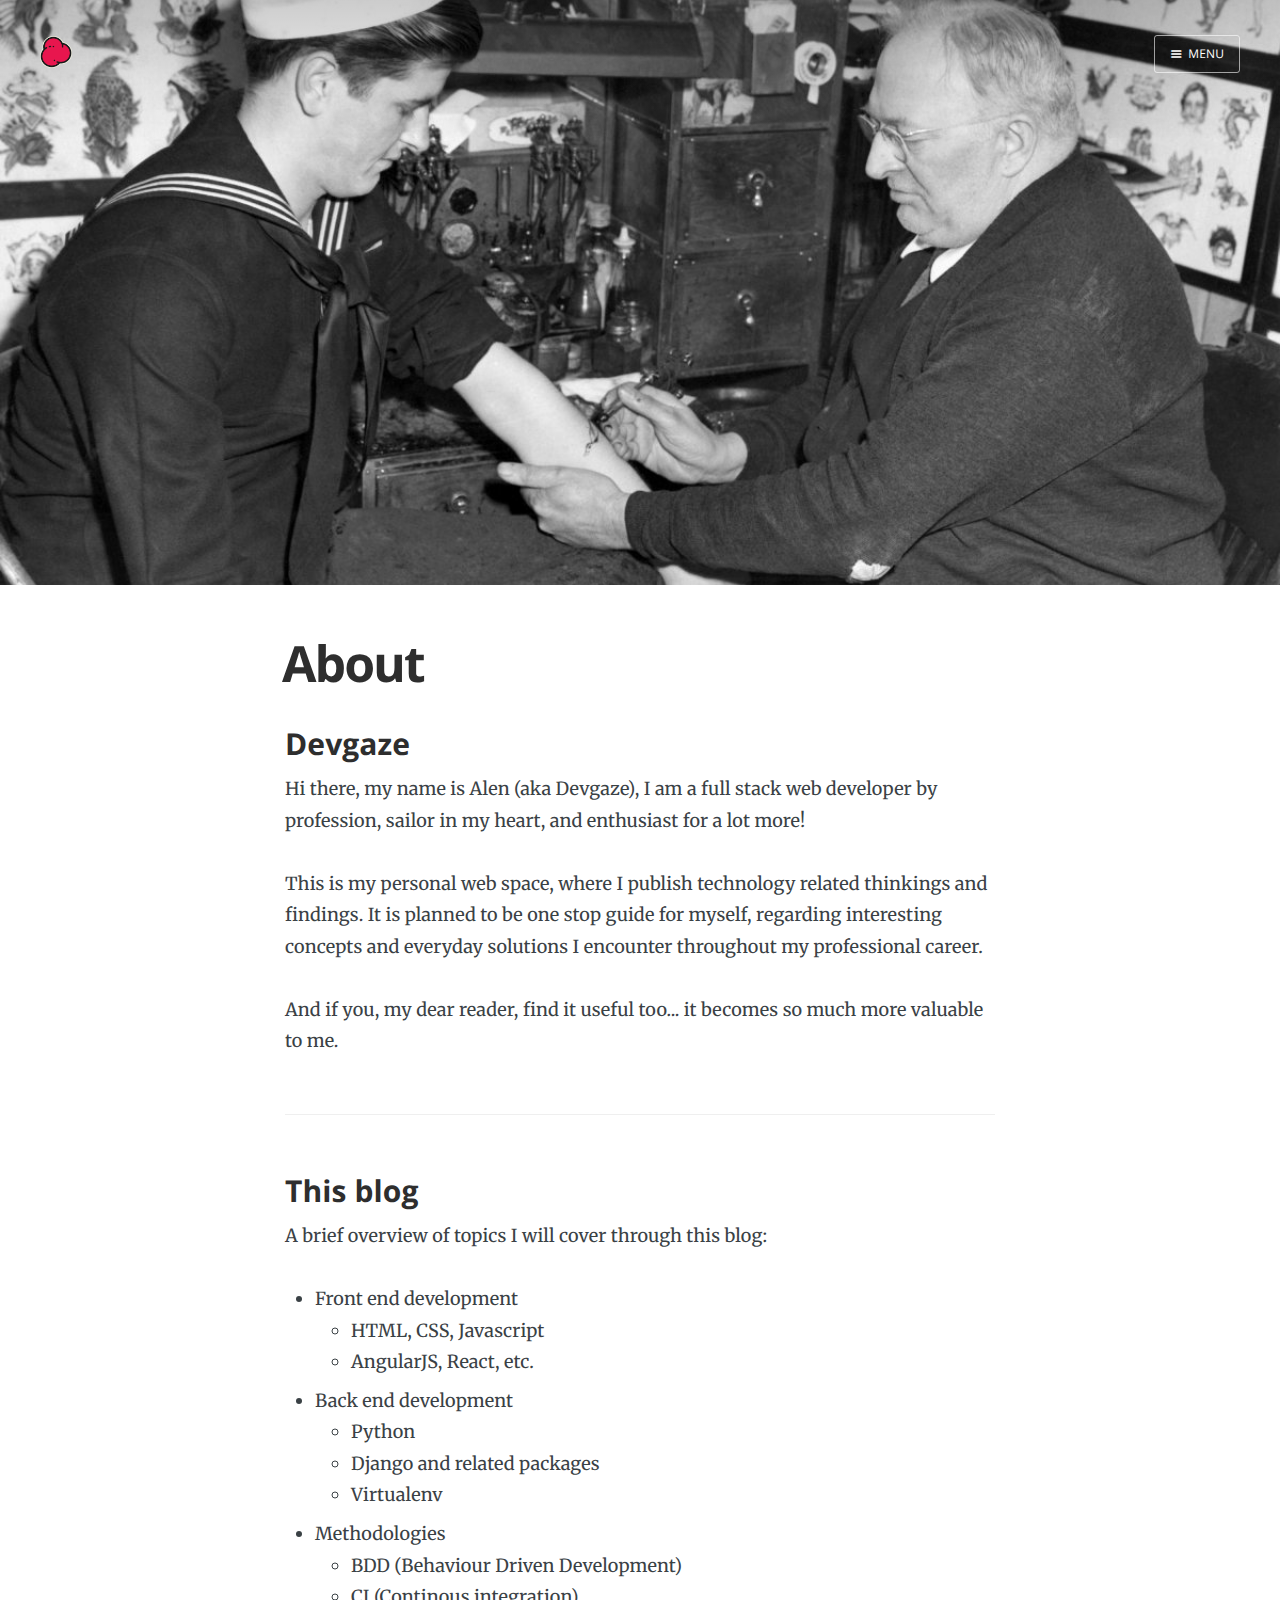
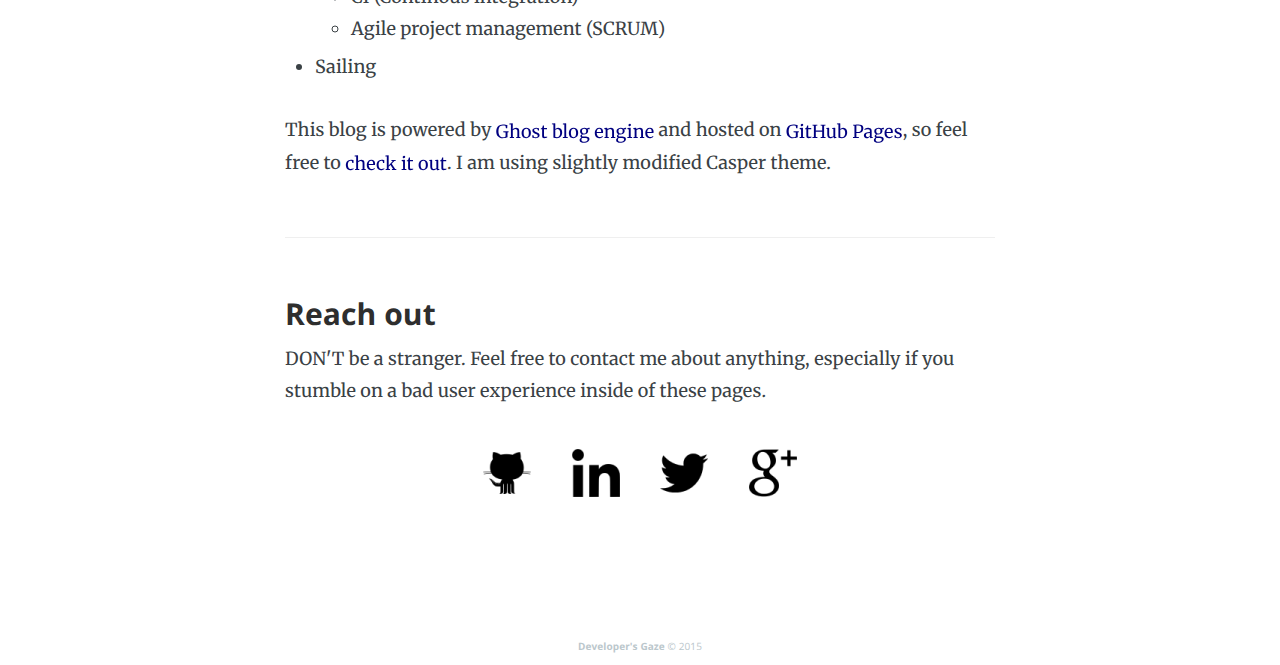
==== commit 6b20de73: "Blog update at 2015-10-12 21:40:48" ====
--- a/about/index.html
+++ b/about/index.html
@@ -11,7 +11,7 @@
 
     <link rel="shortcut icon" href="../favicon.ico">
 
-    <link rel="stylesheet" type="text/css" href="../assets/css/screen.css?v=ca5351c136">
+    <link rel="stylesheet" type="text/css" href="../assets/css/screen.css?v=637313f403">
     <link rel="stylesheet" type="text/css" href="http://fonts.googleapis.com/css?family=Merriweather:300,700,700italic,300italic%7COpen+Sans:700,400">
     
     <link rel="canonical" href="index.html">
@@ -26,7 +26,7 @@
         <span class="hidden">Close</span>
     </a>
     <ul>
-            <li class="nav-blog" role="presentation"><a href="../">Blog</a></li>
+            <li class="nav-blog" role="presentation"><a href="http://localhost:2368/">Blog</a></li>
             <li class="nav-about nav-current" role="presentation"><a href="index.html">About</a></li>
             <li class="nav-contact" role="presentation"><a href="../contact-me/">Contact</a></li>
     </ul>
@@ -42,7 +42,7 @@
 
 <header class="main-header post-head " style="background-image: url(../content/images/2015/09/sailor-tattoo.jpg)">
     <nav class="main-nav overlay clearfix">
-        <a class="blog-logo" href="../"><img src="../content/images/2015/09/only-sign.png" alt="Developer's Gaze"></a>
+        <a class="blog-logo" href="http://localhost:2368"><img src="../content/images/2015/09/only-sign.png" alt="Developer's Gaze"></a>
             <a class="menu-button icon-menu" href="index.html#"><span class="word">Menu</span></a>
     </nav>
 </header>
@@ -78,7 +78,7 @@
 <li>Django and related packages</li>
 <li>Virtualenv</li></ul></li>
 <li>Methodologies
-<ul><li>TDD (Test Driven Development)</li>
+<ul><li>BDD (Behaviour Driven Development)</li>
 <li>CI (Continous integration)</li>
 <li>Agile project management (SCRUM)</li></ul></li>
 <li>Sailing</li>
@@ -105,17 +105,17 @@
 
 
         <footer class="site-footer clearfix">
-            <section class="copyright"><a href="../">Developer's Gaze</a> © 2015</section>
+            <section class="copyright"><a href="http://localhost:2368">Developer's Gaze</a> © 2015</section>
             <!-- <section class="poweredby">Proudly published with <a href="https://ghost.org">Ghost</a></section> -->
         </footer>
 
     </div>
 
-    <script src="../public/jquery.js?v=ca5351c136"></script>
+    <script src="../public/jquery.js?v=637313f403"></script>
 
-    <script type="text/javascript" src="../assets/js/jquery.fitvids.js?v=ca5351c136"></script>
-    <script type="text/javascript" src="../assets/js/index.js?v=ca5351c136"></script>
-    <script src="https://google-code-prettify.googlecode.com/svn/loader/run_prettify.js">&lt;/script>
+    <script type="text/javascript" src="../assets/js/jquery.fitvids.js?v=637313f403"></script>
+    <script type="text/javascript" src="../assets/js/index.js?v=637313f403"></script>
+    <script type="text/javascript" src="../assets/js/readingTime.min.js?v=637313f403"></script>
     <script type="text/javascript">
         /* * * CONFIGURATION VARIABLES: EDIT BEFORE PASTING INTO YOUR WEBPAGE * * */
         var disqus_shortname = 'Devgaze'; // Required - Replace '<example>' with your forum shortname
--- a/assets/css/screen.css
+++ b/assets/css/screen.css
@@ -180,6 +180,21 @@
         display: inline-block;
         margin: 0 1em;
     }
+p img {
+
+    width:auto;
+    max-width:100%;
+}
+
+.post-excerpt embed, .post-excerpt iframe { 
+    max-width: 100%; 
+    width: 100%;
+}
+
+.post-content embed, .post-content iframe { 
+    max-width: 100%; 
+    width: 100%;
+}
 /* ==========================================================================
    2. General - Setting up some base styles
    ========================================================================== */
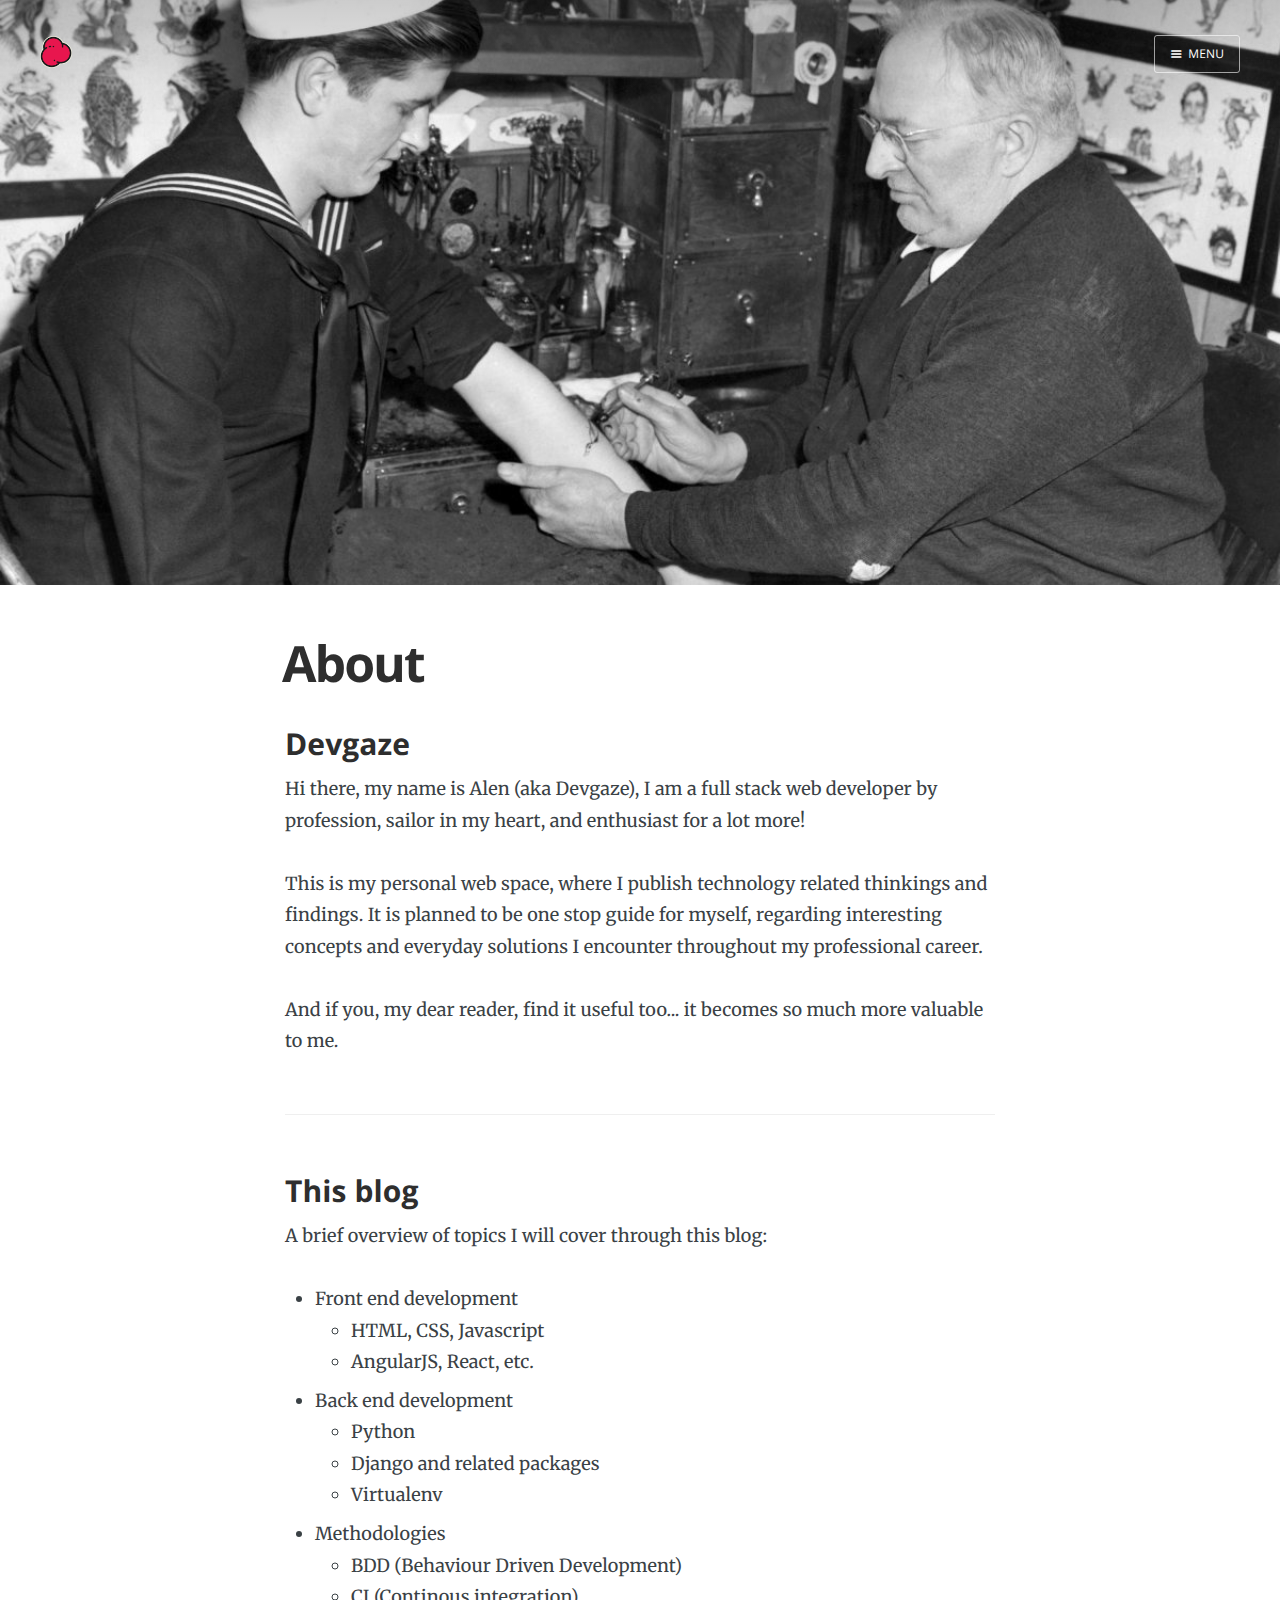
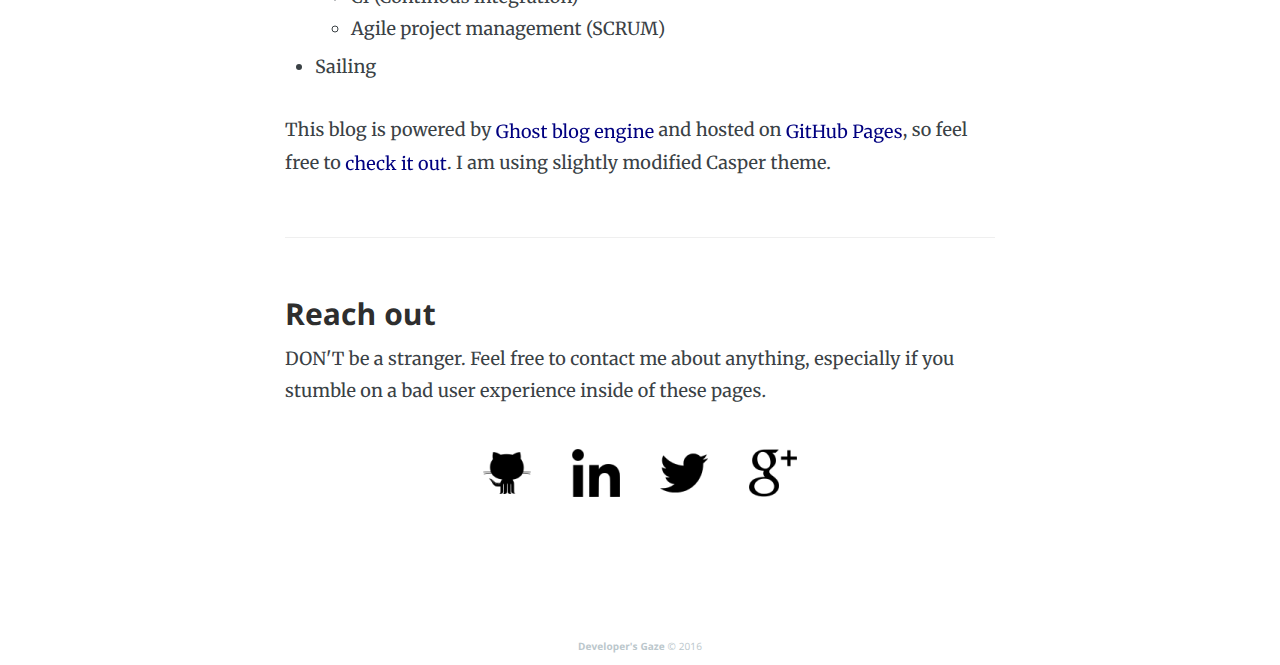
==== commit 9fe0039b: "Blog update at 2016-02-22 15:09:58" ====
--- a/about/index.html
+++ b/about/index.html
@@ -9,28 +9,28 @@
     <meta name="HandheldFriendly" content="True">
     <meta name="viewport" content="width=device-width, initial-scale=1.0">
 
-    <link rel="shortcut icon" href="../favicon.ico">
+    <link rel="shortcut icon" href="/favicon.ico">
 
-    <link rel="stylesheet" type="text/css" href="../assets/css/screen.css?v=637313f403">
-    <link rel="stylesheet" type="text/css" href="http://fonts.googleapis.com/css?family=Merriweather:300,700,700italic,300italic%7COpen+Sans:700,400">
+    <link rel="stylesheet" type="text/css" href="/assets/css/screen.css?v=fca2eb9956">
+    <link rel="stylesheet" type="text/css" href="//fonts.googleapis.com/css?family=Merriweather:300,700,700italic,300italic%7COpen+Sans:700,400">
     
-    <link rel="canonical" href="index.html">
+    <link rel="canonical" href="http://localhost:2368/about/">
     <meta name="generator" content="Ghost 0.6">
-    <link rel="alternate" type="application/rss+xml" title="Developer's Gaze" href="../rss/index.html">
+    <link rel="alternate" type="application/rss+xml" title="Developer's Gaze" href="http://localhost:2368/rss/">
 </head>
 <body class="post-template page-template page nav-closed">
 
     <div class="nav">
     <h3 class="nav-title">Menu</h3>
-    <a href="index.html#" class="nav-close">
+    <a href="#" class="nav-close">
         <span class="hidden">Close</span>
     </a>
     <ul>
             <li class="nav-blog" role="presentation"><a href="http://localhost:2368/">Blog</a></li>
-            <li class="nav-about nav-current" role="presentation"><a href="index.html">About</a></li>
-            <li class="nav-contact" role="presentation"><a href="../contact-me/">Contact</a></li>
+            <li class="nav-about nav-current" role="presentation"><a href="http://localhost:2368/about/">About</a></li>
+            <li class="nav-contact" role="presentation"><a href="http://localhost:2368/contact-me/">Contact</a></li>
     </ul>
-    <a class="subscribe-button icon-feed" href="../rss/index.rss">Subscribe</a>
+    <a class="subscribe-button icon-feed" href="http://localhost:2368/rss/">Subscribe</a>
 </div>
 <span class="nav-cover"></span>
 
@@ -40,10 +40,10 @@
         
 
 
-<header class="main-header post-head " style="background-image: url(../content/images/2015/09/sailor-tattoo.jpg)">
+<header class="main-header post-head " style="background-image: url(/content/images/2015/09/sailor-tattoo.jpg)">
     <nav class="main-nav overlay clearfix">
-        <a class="blog-logo" href="http://localhost:2368"><img src="../content/images/2015/09/only-sign.png" alt="Developer's Gaze"></a>
-            <a class="menu-button icon-menu" href="index.html#"><span class="word">Menu</span></a>
+        <a class="blog-logo" href="http://localhost:2368"><img src="/content/images/2015/09/only-sign.png" alt="Developer's Gaze"></a>
+            <a class="menu-button icon-menu" href="#"><span class="word">Menu</span></a>
     </nav>
 </header>
 
@@ -93,10 +93,10 @@
 <p>DON'T be a stranger. Feel free to contact me about anything, especially if you stumble on a bad user experience inside of these pages.</p>
 
 <div class="socialinline">  
-<p><a href="https://github.com/Devgaze" title="Follow me on GitHub"><img src="../content/images/2015/09/github-48.png" alt="Follow me on GitHub" title="Follow me on GitHub"></a></p>  
-<p><a href="https://ca.linkedin.com/in/alennovakovic" title="Connect with me on LinkedIn"><img src="../content/images/2015/09/linkedin-48.png" alt="Connect with me on LinkedIn" title="Connect with me on LinkedIn"></a></p>  
-<p><a href="https://twitter.com/Devgaze" title="Follow me on Twitter"><img src="../content/images/2015/09/twitter-48.png" alt="Follow me on Twitter" title="Follow me on Twitter"></a></p>  
-<p><a href="https://plus.google.com/+AlenNovakovic/posts" title="Let's connect on Google+"><img src="../content/images/2015/09/google-plus-48.png" alt="Let's connect on Google+" title="Let's connect on Google+"></a></p>  
+<p><a href="https://github.com/Devgaze" title="Follow me on GitHub"><img src="/content/images/2015/09/github-48.png" alt="Follow me on GitHub" title="Follow me on GitHub"></a></p>  
+<p><a href="https://ca.linkedin.com/in/alennovakovic" title="Connect with me on LinkedIn"><img src="/content/images/2015/09/linkedin-48.png" alt="Connect with me on LinkedIn" title="Connect with me on LinkedIn"></a></p>  
+<p><a href="https://twitter.com/Devgaze" title="Follow me on Twitter"><img src="/content/images/2015/09/twitter-48.png" alt="Follow me on Twitter" title="Follow me on Twitter"></a></p>  
+<p><a href="https://plus.google.com/+AlenNovakovic/posts" title="Let's connect on Google+"><img src="/content/images/2015/09/google-plus-48.png" alt="Let's connect on Google+" title="Let's connect on Google+"></a></p>  
 </div>
         </section>
 
@@ -105,17 +105,17 @@
 
 
         <footer class="site-footer clearfix">
-            <section class="copyright"><a href="http://localhost:2368">Developer's Gaze</a> © 2015</section>
+            <section class="copyright"><a href="http://localhost:2368">Developer's Gaze</a> © 2016</section>
             <!-- <section class="poweredby">Proudly published with <a href="https://ghost.org">Ghost</a></section> -->
         </footer>
 
     </div>
 
-    <script src="../public/jquery.js?v=637313f403"></script>
+    <script src="/public/jquery.js?v=fca2eb9956"></script>
 
-    <script type="text/javascript" src="../assets/js/jquery.fitvids.js?v=637313f403"></script>
-    <script type="text/javascript" src="../assets/js/index.js?v=637313f403"></script>
-    <script type="text/javascript" src="../assets/js/readingTime.min.js?v=637313f403"></script>
+    <script type="text/javascript" src="/assets/js/jquery.fitvids.js?v=fca2eb9956"></script>
+    <script type="text/javascript" src="/assets/js/index.js?v=fca2eb9956"></script>
+    <script type="text/javascript" src="/assets/js/readingTime.min.js?v=fca2eb9956"></script>
     <script type="text/javascript">
         /* * * CONFIGURATION VARIABLES: EDIT BEFORE PASTING INTO YOUR WEBPAGE * * */
         var disqus_shortname = 'Devgaze'; // Required - Replace '<example>' with your forum shortname
--- a/assets/css/screen.css
+++ b/assets/css/screen.css
@@ -108,10 +108,10 @@
 @font-face {
     font-family: "casper-icons";
     src:url("../fonts/casper-icons.eot?v=1");
-    src:url("../fonts/casper-icons.eot?v=1") format("embedded-opentype"),
+    src:url("../fonts/casper-icons.eot?v=1#iefix") format("embedded-opentype"),
         url("../fonts/casper-icons.woff?v=1") format("woff"),
         url("../fonts/casper-icons.ttf?v=1") format("truetype"),
-        url("../fonts/casper-icons.svg?v=1") format("svg");
+        url("../fonts/casper-icons.svg?v=1#icons") format("svg");
     font-weight: normal;
     font-style: normal;
 }
